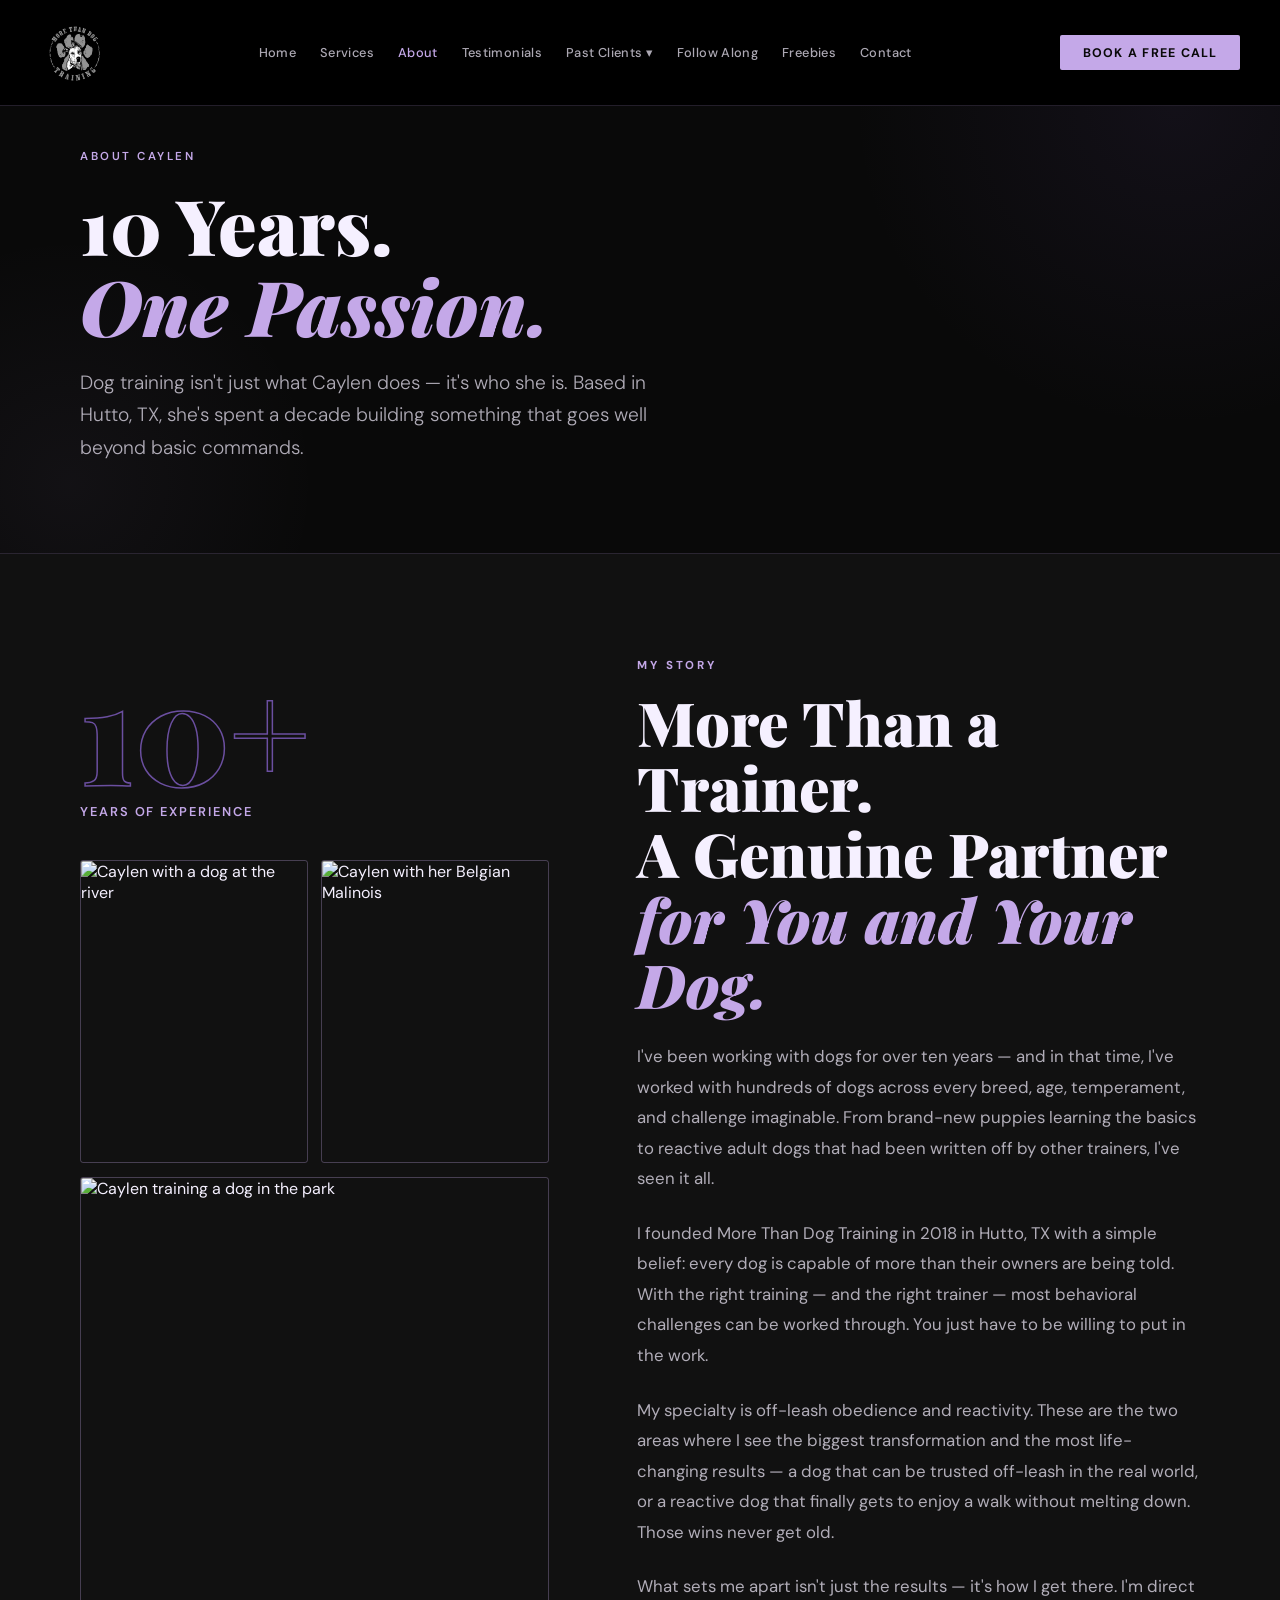
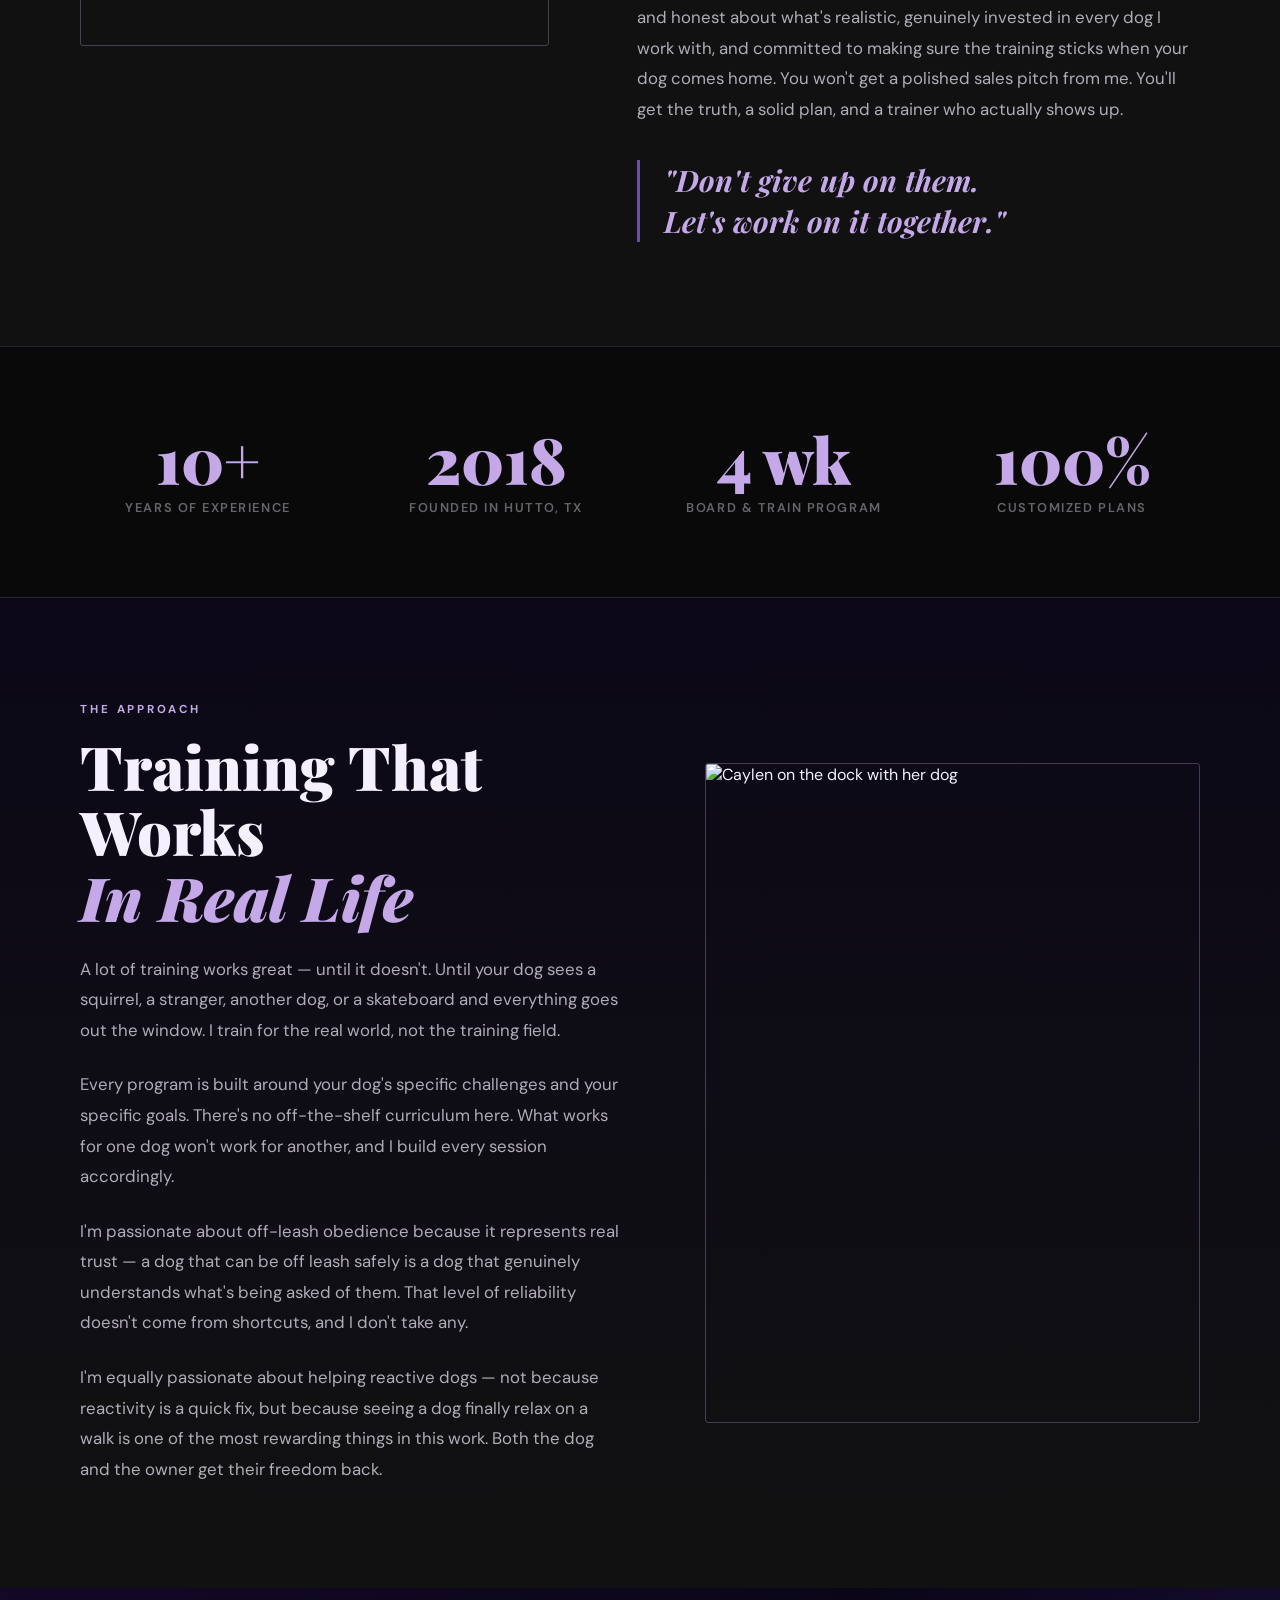
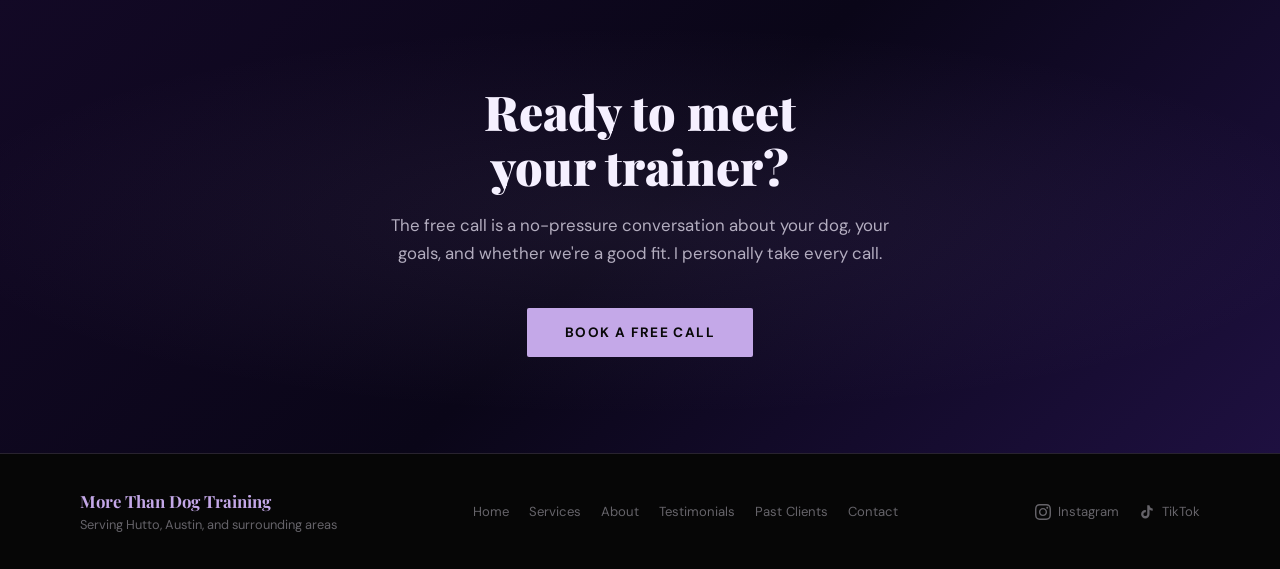
==== about.html @ 03655e99 "Launch More Than Dog Training multi-page website Replaces single landing page with full 9-page site " ====
<!DOCTYPE html>
<html lang="en">
<head>
  <meta charset="UTF-8">
  <meta name="viewport" content="width=device-width, initial-scale=1.0">
  <title>About Caylen | More Than Dog Training</title>
  <link rel="preconnect" href="https://fonts.googleapis.com">
  <link rel="preconnect" href="https://fonts.gstatic.com" crossorigin>
  <link href="https://fonts.googleapis.com/css2?family=Playfair+Display:ital,wght@0,700;0,900;1,700&family=DM+Sans:opsz,wght@9..40,300;9..40,400;9..40,500;9..40,600;9..40,700&display=swap" rel="stylesheet">
  <link rel="stylesheet" href="styles.css">

  <style>
    /* ─── ABOUT MAIN SECTION ─────────────────────────────── */
    .about-section {
      padding: 6.5rem 2rem;
      background: var(--black-soft);
    }

    .about-grid {
      display: grid;
      grid-template-columns: 1fr 1.2fr;
      gap: 5.5rem;
      align-items: start;
      max-width: 1120px;
      margin: 0 auto;
    }

    .about-left-col { position: relative; }

    /* Big decorative number */
    .about-big-num {
      font-family: var(--font-display);
      font-size: clamp(5rem, 11vw, 9rem);
      font-weight: 900;
      line-height: 1;
      color: transparent;
      -webkit-text-stroke: 1.5px var(--lavender-dk);
      margin-bottom: 0.25rem;
    }

    .about-num-label {
      font-size: 0.8rem;
      font-weight: 600;
      letter-spacing: 0.15em;
      text-transform: uppercase;
      color: var(--lavender);
      margin-bottom: 2.5rem;
    }

    /* Photo grid */
    .about-photo-grid {
      display: grid;
      grid-template-columns: 1fr 1fr;
      gap: 0.85rem;
    }

    .about-photo-grid-wide {
      display: grid;
      grid-template-columns: 1fr;
      gap: 0.85rem;
      margin-top: 0.85rem;
    }

    /* Right column body text */
    .about-right-col p {
      color: var(--white-dim);
      font-size: 1.05rem;
      line-height: 1.82;
      margin-bottom: 1.5rem;
    }

    .about-right-col p:last-of-type { margin-bottom: 0; }

    /* ─── STATS ROW ──────────────────────────────────────── */
    .stats-section {
      padding: 5rem 2rem;
      background: var(--black);
      border-top: 1px solid var(--border);
      border-bottom: 1px solid var(--border);
    }

    .stats-grid {
      display: grid;
      grid-template-columns: repeat(4, 1fr);
      gap: 2rem;
      max-width: 1120px;
      margin: 0 auto;
      text-align: center;
    }

    .stat-item {}

    .stat-num {
      font-family: var(--font-display);
      font-size: clamp(2.5rem, 5vw, 4rem);
      font-weight: 900;
      color: var(--lavender);
      line-height: 1;
      margin-bottom: 0.5rem;
    }

    .stat-label {
      font-size: 0.8rem;
      font-weight: 600;
      letter-spacing: 0.12em;
      text-transform: uppercase;
      color: var(--white-faint);
      line-height: 1.4;
    }

    /* ─── PHILOSOPHY SECTION ─────────────────────────────── */
    .philosophy-section {
      padding: 6.5rem 2rem;
      background: linear-gradient(180deg, #0C0818 0%, var(--black-soft) 100%);
    }

    .philosophy-inner {
      max-width: 1120px;
      margin: 0 auto;
      display: grid;
      grid-template-columns: 1.1fr 1fr;
      gap: 5rem;
      align-items: center;
    }

    .philosophy-text p {
      color: var(--white-dim);
      font-size: 1.05rem;
      line-height: 1.82;
      margin-bottom: 1.5rem;
    }

    .philosophy-text p:last-of-type { margin-bottom: 0; }

    /* ─── CTA SECTION ────────────────────────────────────── */
    .about-cta-section {
      padding: 6rem 2rem;
      background: linear-gradient(135deg, #130926 0%, #0A0618 50%, #1E1040 100%);
      text-align: center;
      position: relative;
      overflow: hidden;
    }

    .about-cta-section::before {
      content: '';
      position: absolute;
      inset: 0;
      background: radial-gradient(ellipse 80% 60% at 50% 50%, rgba(196, 168, 232, 0.08) 0%, transparent 70%);
      pointer-events: none;
    }

    .about-cta-section .container { position: relative; z-index: 1; }

    .about-cta-headline {
      font-family: var(--font-display);
      font-size: clamp(2rem, 4vw, 3rem);
      font-weight: 900;
      color: var(--white);
      margin-bottom: 1rem;
      line-height: 1.15;
    }

    .about-cta-sub {
      color: var(--white-dim);
      font-size: 1.05rem;
      line-height: 1.7;
      max-width: 500px;
      margin: 0 auto 2.5rem;
    }

    /* ─── RESPONSIVE ─────────────────────────────────────── */
    @media (max-width: 900px) {
      .about-grid,
      .philosophy-inner { grid-template-columns: 1fr; gap: 3rem; }

      .stats-grid { grid-template-columns: repeat(2, 1fr); }
    }

    @media (max-width: 480px) {
      .stats-grid { grid-template-columns: 1fr 1fr; gap: 1.5rem; }
    }
  </style>
</head>

<body>

  <!-- ─── NAV ──────────────────────────────────────────────── -->
  <nav aria-label="Main navigation">
    <a href="index.html" class="nav-brand">
      <img src="logo.png.png" alt="More Than Dog Training logo" style="height:70px;width:auto;display:block;">
    </a>
    <div class="nav-links" id="navLinks">
      <a href="index.html">Home</a>
      <a href="services.html">Services</a>
      <a href="about.html" class="active">About</a>
      <a href="testimonials.html">Testimonials</a>
      <div class="nav-dropdown">
        <a href="past-clients.html" class="nav-dropdown-toggle">Past Clients ▾</a>
        <div class="nav-dropdown-menu">
          <a href="past-clients.html#boarding">Boarding</a>
          <a href="past-clients.html#refreshers">Refreshers</a>
        </div>
      </div>
      <a href="follow.html">Follow Along</a>
      <a href="freebies.html">Freebies</a>
      <a href="contact.html">Contact</a>
    </div>
    <div class="nav-right">
      <button class="nav-hamburger" id="navHamburger" aria-label="Toggle menu" aria-expanded="false">
        <span></span><span></span><span></span>
      </button>
      <a href="https://tidycal.com/caylen/consultation" target="_blank" rel="noopener noreferrer" class="nav-cta">Book a Free Call</a>
    </div>
  </nav>


  <!-- ─── PAGE HERO ────────────────────────────────────────── -->
  <div class="page-hero">
    <div class="container">
      <span class="page-eyebrow">About Caylen</span>
      <h1 class="page-headline">10 Years.<br><em>One Passion.</em></h1>
      <p class="page-sub">Dog training isn't just what Caylen does — it's who she is. Based in Hutto, TX, she's spent a decade building something that goes well beyond basic commands.</p>
    </div>
  </div>


  <!-- ─── MAIN ABOUT ───────────────────────────────────────── -->
  <section class="about-section">
    <div class="about-grid">

      <div class="about-left-col">
        <div class="reveal">
          <div class="about-big-num">10+</div>
          <div class="about-num-label">Years of Experience</div>
        </div>

        <!-- Two portrait photos side by side -->
        <div class="about-photo-grid reveal reveal-d2">
          <img src="IMG_0409.JPG" alt="Caylen with a dog at the river" style="width:100%;aspect-ratio:3/4;object-fit:cover;object-position:top;border-radius:3px;border:1.5px solid rgba(196,168,232,0.3);">
          <img src="DSC09880_Original.jpg" alt="Caylen with her Belgian Malinois" style="width:100%;aspect-ratio:3/4;object-fit:cover;object-position:top;border-radius:3px;border:1.5px solid rgba(196,168,232,0.3);">
        </div>

        <!-- Wide landscape photo below -->
        <div class="about-photo-grid-wide reveal reveal-d3">
          <img src="DSC08907.JPG" alt="Caylen training a dog in the park" style="width:100%;aspect-ratio:1/1;object-fit:cover;object-position:center 60%;border-radius:3px;border:1.5px solid rgba(196,168,232,0.3);display:block;">
        </div>
      </div>

      <div class="about-right-col">
        <span class="eyebrow reveal">My Story</span>
        <h2 class="section-headline reveal reveal-d1">More Than a Trainer.<br>A Genuine Partner<br><em>for You and Your Dog.</em></h2>

        <p class="reveal reveal-d2">
          I've been working with dogs for over ten years — and in that time, I've worked with hundreds of dogs across every breed, age, temperament, and challenge imaginable. From brand-new puppies learning the basics to reactive adult dogs that had been written off by other trainers, I've seen it all.
        </p>
        <p class="reveal reveal-d2">
          I founded More Than Dog Training in 2018 in Hutto, TX with a simple belief: every dog is capable of more than their owners are being told. With the right training — and the right trainer — most behavioral challenges can be worked through. You just have to be willing to put in the work.
        </p>
        <p class="reveal reveal-d3">
          My specialty is off-leash obedience and reactivity. These are the two areas where I see the biggest transformation and the most life-changing results — a dog that can be trusted off-leash in the real world, or a reactive dog that finally gets to enjoy a walk without melting down. Those wins never get old.
        </p>
        <p class="reveal reveal-d3">
          What sets me apart isn't just the results — it's how I get there. I'm direct and honest about what's realistic, genuinely invested in every dog I work with, and committed to making sure the training sticks when your dog comes home. You won't get a polished sales pitch from me. You'll get the truth, a solid plan, and a trainer who actually shows up.
        </p>

        <blockquote class="pull-quote reveal reveal-d4">
          "Don't give up on them.<br>Let's work on it together."
        </blockquote>
      </div>

    </div>
  </section>


  <!-- ─── STATS ─────────────────────────────────────────────── -->
  <div class="stats-section">
    <div class="stats-grid">
      <div class="stat-item reveal">
        <div class="stat-num">10+</div>
        <div class="stat-label">Years of Experience</div>
      </div>
      <div class="stat-item reveal reveal-d1">
        <div class="stat-num">2018</div>
        <div class="stat-label">Founded in Hutto, TX</div>
      </div>
      <div class="stat-item reveal reveal-d2">
        <div class="stat-num">4 wk</div>
        <div class="stat-label">Board &amp; Train Program</div>
      </div>
      <div class="stat-item reveal reveal-d3">
        <div class="stat-num">100%</div>
        <div class="stat-label">Customized Plans</div>
      </div>
    </div>
  </div>


  <!-- ─── PHILOSOPHY ───────────────────────────────────────── -->
  <section class="philosophy-section">
    <div class="philosophy-inner">

      <div class="philosophy-text">
        <span class="eyebrow reveal">The Approach</span>
        <h2 class="section-headline reveal reveal-d1">Training That Works<br><em>In Real Life</em></h2>
        <p class="reveal reveal-d2">
          A lot of training works great — until it doesn't. Until your dog sees a squirrel, a stranger, another dog, or a skateboard and everything goes out the window. I train for the real world, not the training field.
        </p>
        <p class="reveal reveal-d2">
          Every program is built around your dog's specific challenges and your specific goals. There's no off-the-shelf curriculum here. What works for one dog won't work for another, and I build every session accordingly.
        </p>
        <p class="reveal reveal-d3">
          I'm passionate about off-leash obedience because it represents real trust — a dog that can be off leash safely is a dog that genuinely understands what's being asked of them. That level of reliability doesn't come from shortcuts, and I don't take any.
        </p>
        <p class="reveal reveal-d3">
          I'm equally passionate about helping reactive dogs — not because reactivity is a quick fix, but because seeing a dog finally relax on a walk is one of the most rewarding things in this work. Both the dog and the owner get their freedom back.
        </p>
      </div>

      <div class="reveal reveal-d2">
        <img src="DSC03316-1.jpg" alt="Caylen on the dock with her dog" style="width:100%;aspect-ratio:3/4;object-fit:cover;object-position:top;border-radius:3px;border:1.5px solid rgba(196,168,232,0.3);display:block;">
      </div>

    </div>
  </section>


  <!-- ─── BOTTOM CTA ────────────────────────────────────────── -->
  <div class="about-cta-section">
    <div class="container">
      <h2 class="about-cta-headline reveal">Ready to meet<br>your trainer?</h2>
      <p class="about-cta-sub reveal reveal-d1">The free call is a no-pressure conversation about your dog, your goals, and whether we're a good fit. I personally take every call.</p>
      <a href="https://tidycal.com/caylen/consultation" target="_blank" rel="noopener noreferrer" class="btn-primary reveal reveal-d2">Book a Free Call</a>
    </div>
  </div>


  <!-- ─── FOOTER ────────────────────────────────────────────── -->
  <footer>
    <div class="footer-inner">
      <div>
        <div class="footer-brand">More Than Dog Training</div>
        <div class="footer-loc">Serving Hutto, Austin, and surrounding areas</div>
      </div>
      <nav class="footer-nav" aria-label="Site links">
        <a href="index.html">Home</a>
        <a href="services.html">Services</a>
        <a href="about.html">About</a>
        <a href="testimonials.html">Testimonials</a>
        <a href="past-clients.html">Past Clients</a>
        <a href="contact.html">Contact</a>
      </nav>
      <nav class="footer-links" aria-label="Social media links">
        <a href="https://www.instagram.com/morethandogtraining_" target="_blank" rel="noopener noreferrer">
          <svg viewBox="0 0 24 24" fill="currentColor" aria-hidden="true"><path d="M12 2.163c3.204 0 3.584.012 4.85.07 3.252.148 4.771 1.691 4.919 4.919.058 1.265.069 1.645.069 4.849 0 3.205-.012 3.584-.069 4.849-.149 3.225-1.664 4.771-4.919 4.919-1.266.058-1.644.07-4.85.07-3.204 0-3.584-.012-4.849-.07-3.26-.149-4.771-1.699-4.919-4.92-.058-1.265-.07-1.644-.07-4.849 0-3.204.013-3.583.07-4.849.149-3.227 1.664-4.771 4.919-4.919 1.266-.057 1.645-.069 4.849-.069zm0-2.163c-3.259 0-3.667.014-4.947.072-4.358.2-6.78 2.618-6.98 6.98-.059 1.281-.073 1.689-.073 4.948 0 3.259.014 3.668.072 4.948.2 4.358 2.618 6.78 6.98 6.98 1.281.058 1.689.072 4.948.072 3.259 0 3.668-.014 4.948-.072 4.354-.2 6.782-2.618 6.979-6.98.059-1.28.073-1.689.073-4.948 0-3.259-.014-3.667-.072-4.947-.196-4.354-2.617-6.78-6.979-6.98-1.281-.059-1.69-.073-4.949-.073zm0 5.838c-3.403 0-6.162 2.759-6.162 6.162s2.759 6.163 6.162 6.163 6.162-2.759 6.162-6.163c0-3.403-2.759-6.162-6.162-6.162zm0 10.162c-2.209 0-4-1.79-4-4 0-2.209 1.791-4 4-4s4 1.791 4 4c0 2.21-1.791 4-4 4zm6.406-11.845c-.796 0-1.441.645-1.441 1.44s.645 1.44 1.441 1.44c.795 0 1.439-.645 1.439-1.44s-.644-1.44-1.439-1.44z"/></svg>
          Instagram
        </a>
        <a href="https://www.tiktok.com/@morethandogtraining" target="_blank" rel="noopener noreferrer">
          <svg viewBox="0 0 24 24" fill="currentColor" aria-hidden="true"><path d="M19.59 6.69a4.83 4.83 0 0 1-3.77-4.25V2h-3.45v13.67a2.89 2.89 0 0 1-2.88 2.5 2.89 2.89 0 0 1-2.89-2.89 2.89 2.89 0 0 1 2.89-2.89c.28 0 .54.04.79.1V9.01a6.27 6.27 0 0 0-.79-.05 6.34 6.34 0 0 0-6.34 6.34 6.34 6.34 0 0 0 6.34 6.34 6.34 6.34 0 0 0 6.33-6.34V8.69a8.18 8.18 0 0 0 4.78 1.52V6.76a4.85 4.85 0 0 1-1.01-.07z"/></svg>
          TikTok
        </a>
      </nav>
    </div>
  </footer>


  <!-- ─── JAVASCRIPT ────────────────────────────────────────── -->
  <script>
    const revealObserver = new IntersectionObserver(
      entries => entries.forEach(e => {
        if (e.isIntersecting) { e.target.classList.add('visible'); revealObserver.unobserve(e.target); }
      }),
      { threshold: 0.12, rootMargin: '0px 0px -48px 0px' }
    );
    document.querySelectorAll('.reveal').forEach(el => revealObserver.observe(el));

    const mainNav = document.querySelector('nav');
    window.addEventListener('scroll', () => {
      mainNav.style.padding = window.scrollY > 60 ? '0.75rem 2.5rem' : '1.1rem 2.5rem';
    }, { passive: true });

    const hamburger = document.getElementById('navHamburger');
    const navLinks  = document.getElementById('navLinks');
    if (hamburger) {
      hamburger.addEventListener('click', () => {
        const isOpen = navLinks.classList.toggle('open');
        hamburger.setAttribute('aria-expanded', String(isOpen));
      });
    }
  </script>

</body>
</html>
---- styles.css ----
/* ═══════════════════════════════════════════════════════════
   More Than Dog Training — Shared Stylesheet
   ═══════════════════════════════════════════════════════════ */

/* ─── RESET ──────────────────────────────────────────────── */
*, *::before, *::after { box-sizing: border-box; margin: 0; padding: 0; }

/* ─── DESIGN TOKENS ──────────────────────────────────────── */
:root {
  --black:         #090909;
  --black-soft:    #111111;
  --black-card:    #181818;
  --black-deep:    #060606;
  --lavender:      #C4A8E8;
  --lavender-lt:   #E4D7F8;
  --lavender-md:   #9B7BC8;
  --lavender-dk:   #6B4FA0;
  --lavender-bg:   #EDE4F8;
  --white:         #F5F0FF;
  --white-dim:     rgba(245, 240, 255, 0.70);
  --white-faint:   rgba(245, 240, 255, 0.40);
  --border:        rgba(196, 168, 232, 0.18);
  --border-hover:  rgba(196, 168, 232, 0.45);
  --font-display:  'Playfair Display', Georgia, serif;
  --font-body:     'DM Sans', system-ui, sans-serif;
}

html { scroll-behavior: smooth; }

body {
  font-family: var(--font-body);
  background: var(--black);
  color: var(--white);
  overflow-x: hidden;
}

/* ─── NAV ────────────────────────────────────────────────── */
body > nav {
  position: fixed;
  top: 0; left: 0; right: 0;
  z-index: 200;
  display: flex;
  justify-content: space-between;
  align-items: center;
  padding: 1.1rem 2.5rem;
  background: #000000;
  border-bottom: 1px solid var(--border);
  transition: padding 0.3s ease;
}

.nav-brand {
  display: flex;
  align-items: center;
  gap: 0.75rem;
  text-decoration: none;
  flex-shrink: 0;
}

.nav-links {
  display: flex;
  align-items: center;
  gap: 0.05rem;
}

.nav-links > a {
  color: var(--white-dim);
  text-decoration: none;
  font-size: 0.8rem;
  font-weight: 500;
  letter-spacing: 0.03em;
  padding: 0.45rem 0.72rem;
  transition: color 0.2s;
  white-space: nowrap;
}

.nav-links > a:hover,
.nav-links > a.active { color: var(--lavender); }

/* Dropdown */
.nav-dropdown { position: relative; }

.nav-dropdown-toggle {
  color: var(--white-dim);
  text-decoration: none;
  font-size: 0.8rem;
  font-weight: 500;
  letter-spacing: 0.03em;
  padding: 0.45rem 0.72rem;
  transition: color 0.2s;
  white-space: nowrap;
  cursor: pointer;
  display: block;
}

.nav-dropdown:hover .nav-dropdown-toggle { color: var(--lavender); }

.nav-dropdown-menu {
  display: none;
  position: absolute;
  top: calc(100% + 0.5rem);
  left: 50%;
  transform: translateX(-50%);
  background: #111111;
  border: 1px solid var(--border);
  border-radius: 3px;
  padding: 0.4rem 0;
  min-width: 170px;
  z-index: 300;
  box-shadow: 0 12px 32px rgba(0, 0, 0, 0.6);
}

.nav-dropdown:hover .nav-dropdown-menu {
  display: flex;
  flex-direction: column;
}

.nav-dropdown-menu a {
  padding: 0.65rem 1.25rem;
  font-size: 0.8rem;
  color: var(--white-dim);
  text-decoration: none;
  transition: color 0.2s, background 0.2s;
  white-space: nowrap;
}

.nav-dropdown-menu a:hover {
  color: var(--lavender);
  background: rgba(196, 168, 232, 0.07);
}

.nav-right {
  display: flex;
  align-items: center;
  gap: 1rem;
  flex-shrink: 0;
}

.nav-cta {
  display: inline-block;
  background: var(--lavender);
  color: var(--black);
  padding: 0.58rem 1.4rem;
  font-size: 0.78rem;
  font-weight: 700;
  letter-spacing: 0.1em;
  text-transform: uppercase;
  text-decoration: none;
  border-radius: 2px;
  transition: background 0.2s, transform 0.2s;
  white-space: nowrap;
}

.nav-cta:hover {
  background: var(--lavender-lt);
  transform: translateY(-1px);
}

.nav-hamburger {
  display: none;
  flex-direction: column;
  gap: 5px;
  cursor: pointer;
  background: none;
  border: none;
  padding: 0.4rem;
}

.nav-hamburger span {
  display: block;
  width: 22px;
  height: 1.5px;
  background: var(--lavender);
  transition: all 0.3s;
}

/* ─── PAGE HERO (inner pages) ────────────────────────────── */
.page-hero {
  padding: 9rem 2rem 5.5rem;
  background: var(--black);
  position: relative;
  overflow: hidden;
  border-bottom: 1px solid var(--border);
}

.page-hero::before {
  content: '';
  position: absolute;
  top: -220px; right: -220px;
  width: 650px; height: 650px;
  background: radial-gradient(circle, rgba(107, 79, 160, 0.10) 0%, transparent 70%);
  pointer-events: none;
}

.page-hero::after {
  content: '';
  position: absolute;
  bottom: -180px; left: -180px;
  width: 500px; height: 500px;
  background: radial-gradient(circle, rgba(196, 168, 232, 0.05) 0%, transparent 70%);
  pointer-events: none;
}

.page-hero .container { position: relative; z-index: 1; }

.page-eyebrow {
  display: inline-block;
  font-size: 0.72rem;
  font-weight: 600;
  letter-spacing: 0.22em;
  text-transform: uppercase;
  color: var(--lavender);
  margin-bottom: 1.25rem;
  opacity: 0;
  animation: fadeUp 0.9s 0.2s ease forwards;
}

.page-headline {
  font-family: var(--font-display);
  font-size: clamp(2.8rem, 6vw, 4.8rem);
  font-weight: 900;
  line-height: 1.06;
  color: var(--white);
  margin-bottom: 1.25rem;
  opacity: 0;
  animation: fadeUp 0.9s 0.35s ease forwards;
}

.page-headline em {
  font-style: italic;
  color: var(--lavender);
}

.page-sub {
  font-size: clamp(1rem, 2vw, 1.2rem);
  font-weight: 300;
  line-height: 1.7;
  color: var(--white-dim);
  max-width: 620px;
  opacity: 0;
  animation: fadeUp 0.9s 0.5s ease forwards;
}

/* ─── SHARED SECTION ─────────────────────────────────────── */
section { padding: 6.5rem 2rem; }

.container {
  max-width: 1120px;
  margin: 0 auto;
}

.eyebrow {
  display: block;
  font-size: 0.72rem;
  font-weight: 700;
  letter-spacing: 0.25em;
  text-transform: uppercase;
  color: var(--lavender);
  margin-bottom: 1rem;
}

.section-headline {
  font-family: var(--font-display);
  font-size: clamp(2.2rem, 5vw, 3.8rem);
  font-weight: 900;
  line-height: 1.08;
  color: var(--white);
  margin-bottom: 1.5rem;
}

.section-headline em { font-style: italic; color: var(--lavender); }

/* ─── BUTTONS ────────────────────────────────────────────── */
.btn-primary {
  display: inline-block;
  background: var(--lavender);
  color: var(--black);
  padding: 1rem 2.4rem;
  font-size: 0.85rem;
  font-weight: 700;
  letter-spacing: 0.1em;
  text-transform: uppercase;
  text-decoration: none;
  border-radius: 2px;
  border: none;
  cursor: pointer;
  transition: background 0.25s, transform 0.25s, box-shadow 0.25s;
  font-family: var(--font-body);
}

.btn-primary:hover {
  background: var(--lavender-lt);
  transform: translateY(-2px);
  box-shadow: 0 10px 35px rgba(196, 168, 232, 0.28);
}

.btn-outline {
  display: inline-block;
  background: transparent;
  color: var(--lavender);
  padding: 1rem 2.4rem;
  font-size: 0.85rem;
  font-weight: 700;
  letter-spacing: 0.1em;
  text-transform: uppercase;
  text-decoration: none;
  border-radius: 2px;
  border: 1.5px solid var(--lavender);
  cursor: pointer;
  transition: background 0.25s, transform 0.25s;
  font-family: var(--font-body);
}

.btn-outline:hover {
  background: rgba(196, 168, 232, 0.1);
  transform: translateY(-2px);
}

/* ─── PROGRAM CARD ───────────────────────────────────────── */
.program-card {
  background: var(--black-card);
  border: 1px solid var(--border);
  border-radius: 3px;
  padding: 2.5rem;
  position: relative;
  overflow: hidden;
}

.program-card::before {
  content: '';
  position: absolute;
  top: 0; left: 0; right: 0;
  height: 3px;
  background: linear-gradient(90deg, var(--lavender-dk), var(--lavender));
}

.program-badge {
  display: inline-block;
  background: rgba(196, 168, 232, 0.12);
  color: var(--lavender);
  font-size: 0.68rem;
  font-weight: 700;
  letter-spacing: 0.18em;
  text-transform: uppercase;
  padding: 0.35rem 0.9rem;
  border-radius: 2px;
  margin-bottom: 1.4rem;
}

.program-name {
  font-family: var(--font-display);
  font-size: 1.75rem;
  font-weight: 700;
  line-height: 1.2;
  color: var(--white);
  margin-bottom: 0.6rem;
}

.program-duration {
  display: flex;
  align-items: center;
  gap: 0.6rem;
  font-size: 0.8rem;
  font-weight: 700;
  letter-spacing: 0.12em;
  text-transform: uppercase;
  color: var(--lavender);
  margin-bottom: 1.25rem;
}

.program-duration::before {
  content: '';
  display: block;
  width: 22px; height: 1px;
  background: var(--lavender);
}

.program-desc {
  color: var(--white-dim);
  font-size: 1rem;
  line-height: 1.72;
  margin-bottom: 1.5rem;
}

.card-divider {
  height: 1px;
  background: var(--border);
  margin: 1.5rem 0;
}

.features {
  list-style: none;
  display: flex;
  flex-direction: column;
  gap: 0.75rem;
}

.features li {
  display: flex;
  align-items: center;
  gap: 0.85rem;
  font-size: 0.9rem;
  color: var(--white-dim);
}

.features li::before {
  content: '';
  flex-shrink: 0;
  width: 6px; height: 6px;
  border-radius: 50%;
  background: var(--lavender);
}

/* ─── SERVICE CARDS ──────────────────────────────────────── */
.svc-card {
  border: 1px solid var(--border);
  border-radius: 3px;
  padding: 2rem 1.75rem;
  transition: border-color 0.3s, transform 0.3s;
}

.svc-card:hover {
  border-color: var(--border-hover);
  transform: translateY(-4px);
}

.svc-icon { font-size: 1.4rem; margin-bottom: 1rem; display: block; }

.svc-name {
  font-family: var(--font-display);
  font-size: 1.25rem;
  font-weight: 700;
  color: var(--white);
  margin-bottom: 0.75rem;
}

.svc-desc {
  font-size: 0.93rem;
  color: var(--white-faint);
  line-height: 1.7;
}

/* ─── PHOTO PLACEHOLDERS ─────────────────────────────────── */
.photo-placeholder {
  width: 100%;
  border: 1.5px dashed rgba(196, 168, 232, 0.35);
  border-radius: 3px;
  background: rgba(196, 168, 232, 0.03);
  display: flex;
  flex-direction: column;
  align-items: center;
  justify-content: center;
  gap: 0.65rem;
  position: relative;
  overflow: hidden;
}

.photo-placeholder::before {
  content: '';
  position: absolute;
  inset: 0;
  background:
    linear-gradient(rgba(196, 168, 232, 0.04) 1px, transparent 1px),
    linear-gradient(90deg, rgba(196, 168, 232, 0.04) 1px, transparent 1px);
  background-size: 36px 36px;
}

.photo-ph-icon { font-size: 1.6rem; position: relative; z-index: 1; opacity: 0.55; }

.photo-ph-label {
  font-size: 0.7rem;
  font-weight: 700;
  letter-spacing: 0.2em;
  text-transform: uppercase;
  color: var(--lavender);
  opacity: 0.65;
  position: relative;
  z-index: 1;
  text-align: center;
  padding: 0 1rem;
}

.photo-placeholder--portrait  { aspect-ratio: 3 / 4; }
.photo-placeholder--landscape { aspect-ratio: 16 / 9; }
.photo-placeholder--square    { aspect-ratio: 1 / 1; }
.photo-placeholder--tall      { aspect-ratio: 4 / 5; }

/* ─── TESTIMONIALS ───────────────────────────────────────── */
.testi-section { padding: 4rem 2rem; }
.testi-section--dark  { background: var(--black-soft); }
.testi-section--deep  { background: var(--black); border-top: 1px solid var(--border); border-bottom: 1px solid var(--border); }

.testi-grid {
  display: grid;
  grid-template-columns: repeat(auto-fit, minmax(300px, 1fr));
  gap: 1.5rem;
  max-width: 1120px;
  margin: 0 auto;
}

.testi-grid--single { grid-template-columns: 1fr; max-width: 780px; }

.testi-card {
  background: var(--black-card);
  border: 1px solid var(--border);
  border-radius: 3px;
  padding: 2.25rem 2rem 1.75rem;
  position: relative;
  overflow: hidden;
  transition: border-color 0.3s;
}

.testi-card:hover { border-color: var(--border-hover); }

.testi-card::before {
  content: '';
  position: absolute;
  top: 0; left: 0; right: 0;
  height: 2px;
  background: linear-gradient(90deg, var(--lavender-dk), var(--lavender));
}

.testi-mark {
  font-family: Georgia, serif;
  font-size: 6rem;
  line-height: 0.65;
  color: var(--lavender);
  opacity: 0.18;
  position: absolute;
  top: 1.5rem; left: 1.5rem;
  pointer-events: none;
  user-select: none;
}

.testi-stars { display: flex; gap: 0.18rem; margin-bottom: 1.1rem; font-size: 0.9rem; color: var(--lavender); }

.testi-text {
  font-size: 0.98rem;
  line-height: 1.75;
  color: var(--white-dim);
  font-style: italic;
  position: relative;
  z-index: 1;
  margin-bottom: 1.5rem;
}

.testi-card--featured .testi-text { font-size: 1.08rem; }

.testi-author { display: flex; flex-direction: column; gap: 0.15rem; border-top: 1px solid var(--border); padding-top: 1rem; }
.testi-name { font-size: 0.88rem; font-weight: 700; color: var(--white); }
.testi-detail { font-size: 0.75rem; color: var(--lavender); letter-spacing: 0.06em; }
.testi-source { font-size: 0.72rem; color: var(--white-faint); margin-top: 0.2rem; }

/* ─── FORM ───────────────────────────────────────────────── */
form { display: flex; flex-direction: column; gap: 1.25rem; }

.form-row { display: grid; grid-template-columns: 1fr 1fr; gap: 1.25rem; }

.form-group { display: flex; flex-direction: column; gap: 0.45rem; }

.form-group label {
  font-size: 0.72rem;
  font-weight: 700;
  letter-spacing: 0.15em;
  text-transform: uppercase;
  color: var(--white-faint);
}

.form-group input,
.form-group select,
.form-group textarea {
  background: rgba(255, 255, 255, 0.04);
  border: 1px solid var(--border);
  border-radius: 2px;
  color: var(--white);
  font-family: var(--font-body);
  font-size: 0.95rem;
  padding: 0.85rem 1rem;
  width: 100%;
  outline: none;
  transition: border-color 0.2s, background 0.2s;
  -webkit-appearance: none;
  appearance: none;
}

.form-group input::placeholder,
.form-group textarea::placeholder { color: rgba(245, 240, 255, 0.2); }

.form-group input:focus,
.form-group select:focus,
.form-group textarea:focus {
  border-color: var(--lavender-md);
  background: rgba(196, 168, 232, 0.05);
}

.form-group select {
  background-image: url("data:image/svg+xml,%3Csvg xmlns='http://www.w3.org/2000/svg' width='12' height='8' viewBox='0 0 12 8'%3E%3Cpath d='M1 1l5 5 5-5' stroke='%23C4A8E8' stroke-width='1.5' fill='none' stroke-linecap='round' stroke-linejoin='round'/%3E%3C/svg%3E");
  background-repeat: no-repeat;
  background-position: right 1rem center;
  padding-right: 2.5rem;
  cursor: pointer;
}

.form-group select option { background: #1A1A2E; color: var(--white); }

.form-group textarea { resize: vertical; min-height: 130px; line-height: 1.6; }

.btn-submit {
  align-self: flex-start;
  background: var(--lavender);
  color: var(--black);
  padding: 1.1rem 2.6rem;
  border: none;
  border-radius: 2px;
  font-family: var(--font-body);
  font-size: 0.85rem;
  font-weight: 700;
  letter-spacing: 0.1em;
  text-transform: uppercase;
  cursor: pointer;
  transition: background 0.25s, transform 0.25s, box-shadow 0.25s;
}

.btn-submit:hover {
  background: var(--lavender-lt);
  transform: translateY(-2px);
  box-shadow: 0 10px 32px rgba(196, 168, 232, 0.25);
}

.form-success {
  display: none;
  align-items: center;
  gap: 0.6rem;
  color: var(--lavender);
  font-size: 0.95rem;
  padding: 1rem;
  background: rgba(196, 168, 232, 0.08);
  border: 1px solid var(--border);
  border-radius: 2px;
}

/* ─── PULL QUOTE ─────────────────────────────────────────── */
.pull-quote {
  font-family: var(--font-display);
  font-style: italic;
  font-size: clamp(1.4rem, 3vw, 1.85rem);
  font-weight: 700;
  color: var(--lavender);
  line-height: 1.38;
  border-left: 3px solid var(--lavender-dk);
  padding-left: 1.5rem;
  margin-top: 2.25rem;
}

/* ─── PRICING NOTE ───────────────────────────────────────── */
.pricing-note {
  font-size: 0.95rem;
  font-style: italic;
  color: var(--lavender);
  border-left: 2px solid var(--lavender-dk);
  padding: 0.1rem 0 0.1rem 1rem;
  margin: 0 0 2rem;
  line-height: 1.6;
}

/* ─── FOOTER ─────────────────────────────────────────────── */
footer {
  background: var(--black-deep);
  border-top: 1px solid var(--border);
  padding: 2.25rem 2.5rem;
}

.footer-inner {
  max-width: 1120px;
  margin: 0 auto;
  display: flex;
  justify-content: space-between;
  align-items: center;
  flex-wrap: wrap;
  gap: 1.5rem;
}

.footer-brand { font-family: var(--font-display); font-size: 1.05rem; font-weight: 700; color: var(--lavender); margin-bottom: 0.3rem; }
.footer-loc { font-size: 0.8rem; color: var(--white-faint); }

.footer-nav { display: flex; align-items: center; gap: 1.25rem; flex-wrap: wrap; }
.footer-nav a { color: var(--white-faint); font-size: 0.82rem; text-decoration: none; transition: color 0.2s; }
.footer-nav a:hover { color: var(--lavender); }

.footer-links { display: flex; align-items: center; gap: 1.25rem; }
.footer-links a { display: inline-flex; align-items: center; gap: 0.45rem; color: var(--white-faint); font-size: 0.82rem; text-decoration: none; transition: color 0.2s; }
.footer-links a:hover { color: var(--lavender); }
.footer-links svg { width: 16px; height: 16px; }

/* ─── SCROLL ANIMATIONS ──────────────────────────────────── */
@keyframes fadeUp {
  from { opacity: 0; transform: translateY(28px); }
  to   { opacity: 1; transform: translateY(0); }
}

.reveal { opacity: 0; transform: translateY(32px); transition: opacity 0.75s ease, transform 0.75s ease; }
.reveal.visible { opacity: 1; transform: translateY(0); }
.reveal-d1 { transition-delay: 0.1s; }
.reveal-d2 { transition-delay: 0.2s; }
.reveal-d3 { transition-delay: 0.3s; }
.reveal-d4 { transition-delay: 0.4s; }
.reveal-d5 { transition-delay: 0.5s; }

/* ─── RESPONSIVE ─────────────────────────────────────────── */
@media (max-width: 1020px) {
  .nav-links { display: none; }
  .nav-hamburger { display: flex; }

  .nav-links.open {
    display: flex;
    flex-direction: column;
    position: absolute;
    top: 100%;
    left: 0; right: 0;
    background: #060606;
    border-bottom: 1px solid var(--border);
    padding: 1rem 1.5rem 1.5rem;
    gap: 0.1rem;
    align-items: flex-start;
  }

  .nav-links.open > a {
    padding: 0.7rem 0.5rem;
    font-size: 0.88rem;
    width: 100%;
    border-bottom: 1px solid rgba(196, 168, 232, 0.07);
  }

  .nav-links.open .nav-dropdown { width: 100%; }

  .nav-links.open .nav-dropdown-toggle {
    padding: 0.7rem 0.5rem;
    font-size: 0.88rem;
    width: 100%;
    border-bottom: 1px solid rgba(196, 168, 232, 0.07);
  }

  .nav-links.open .nav-dropdown-menu {
    position: static;
    transform: none;
    display: flex;
    flex-direction: column;
    background: rgba(196, 168, 232, 0.04);
    border: 1px solid var(--border);
    margin: 0.25rem 0 0.5rem 0.5rem;
    border-radius: 2px;
    padding: 0.25rem 0;
    box-shadow: none;
  }

  .nav-links.open .nav-dropdown-menu a { padding: 0.6rem 1.5rem; }
}

@media (max-width: 900px) {
  .form-row { grid-template-columns: 1fr; }
}

@media (max-width: 640px) {
  section { padding: 4.5rem 1.4rem; }
  nav { padding: 1rem 1.4rem; }
  .page-hero { padding: 7rem 1.4rem 4rem; }
  .footer-inner { flex-direction: column; text-align: center; }
  .footer-links, .footer-nav { justify-content: center; }
  .btn-primary, .btn-outline { text-align: center; }
}
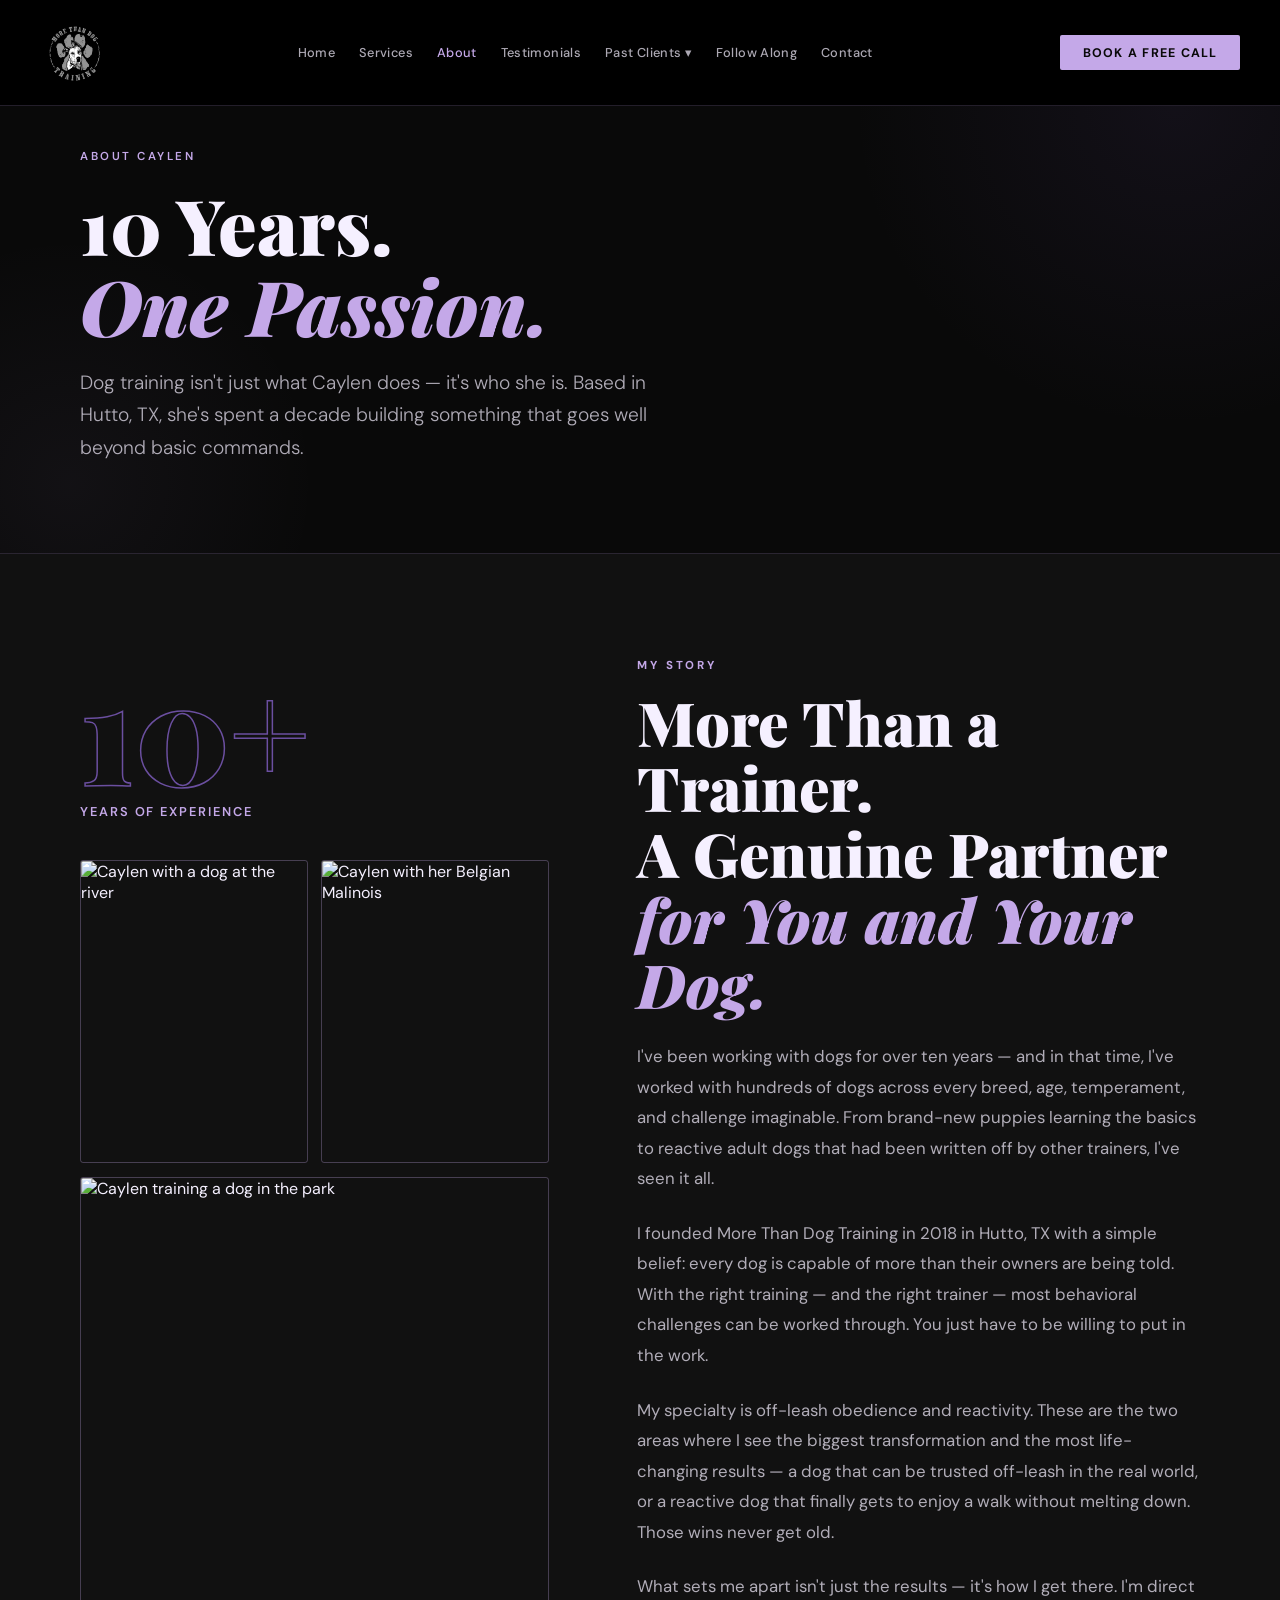
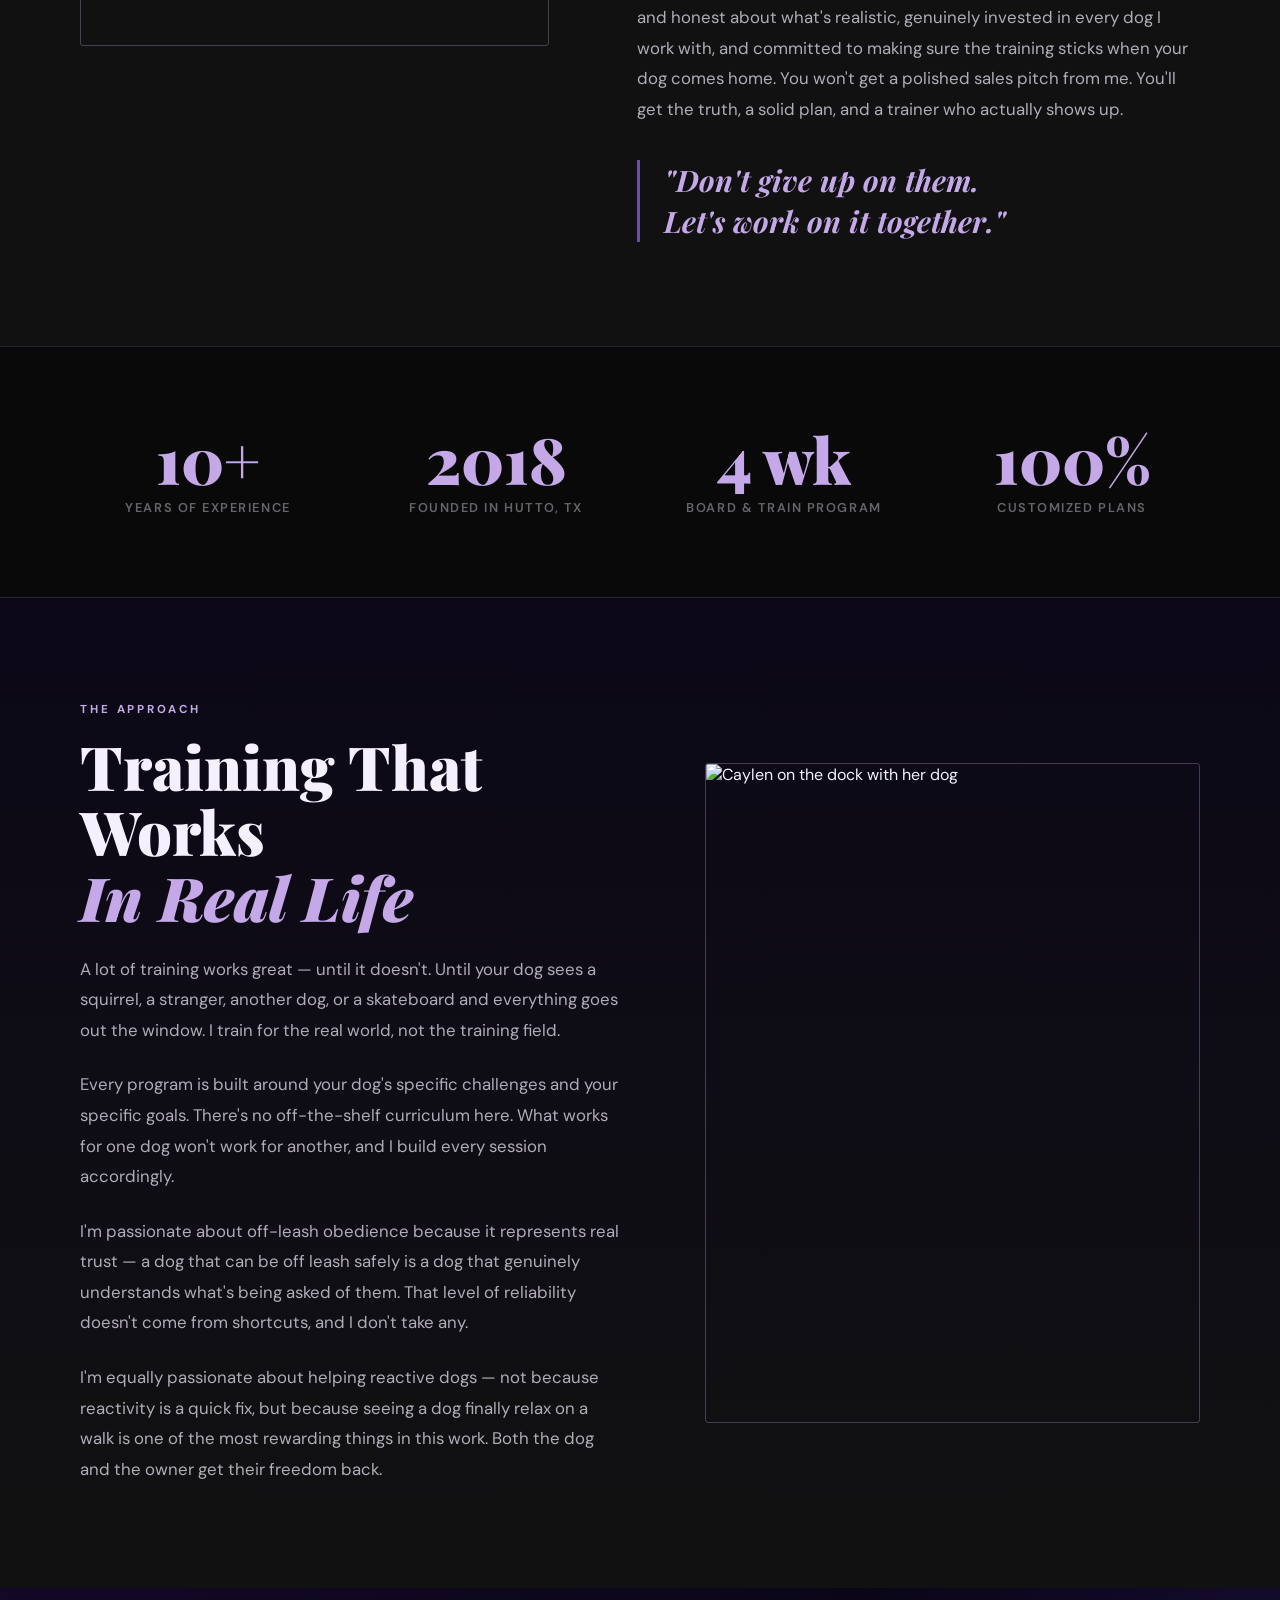
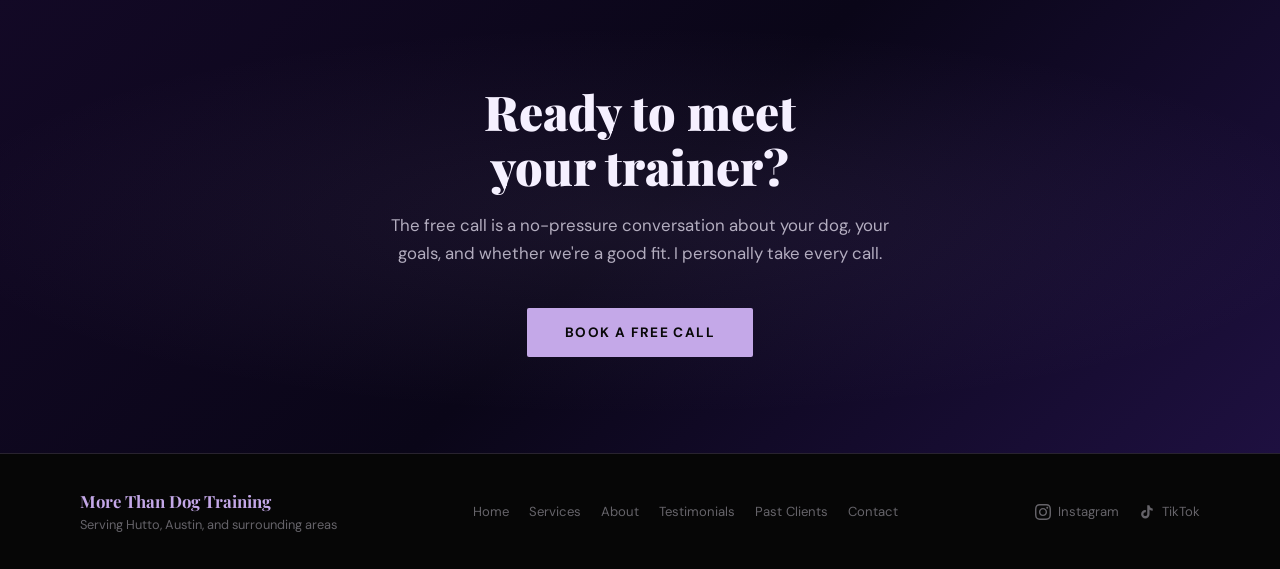
==== commit 2f7a080f: "Remove Freebies nav link from all pages and update discovery call to 30 minutes Co-Authored-By: Clau" ====
--- a/about.html
+++ b/about.html
@@ -3,6 +3,7 @@
 <head>
   <meta charset="UTF-8">
   <meta name="viewport" content="width=device-width, initial-scale=1.0">
+  <link rel="icon" type="image/png" href="logo.png.png">
   <title>About Caylen | More Than Dog Training</title>
   <link rel="preconnect" href="https://fonts.googleapis.com">
   <link rel="preconnect" href="https://fonts.gstatic.com" crossorigin>
@@ -202,7 +203,6 @@
         </div>
       </div>
       <a href="follow.html">Follow Along</a>
-      <a href="freebies.html">Freebies</a>
       <a href="contact.html">Contact</a>
     </div>
     <div class="nav-right">
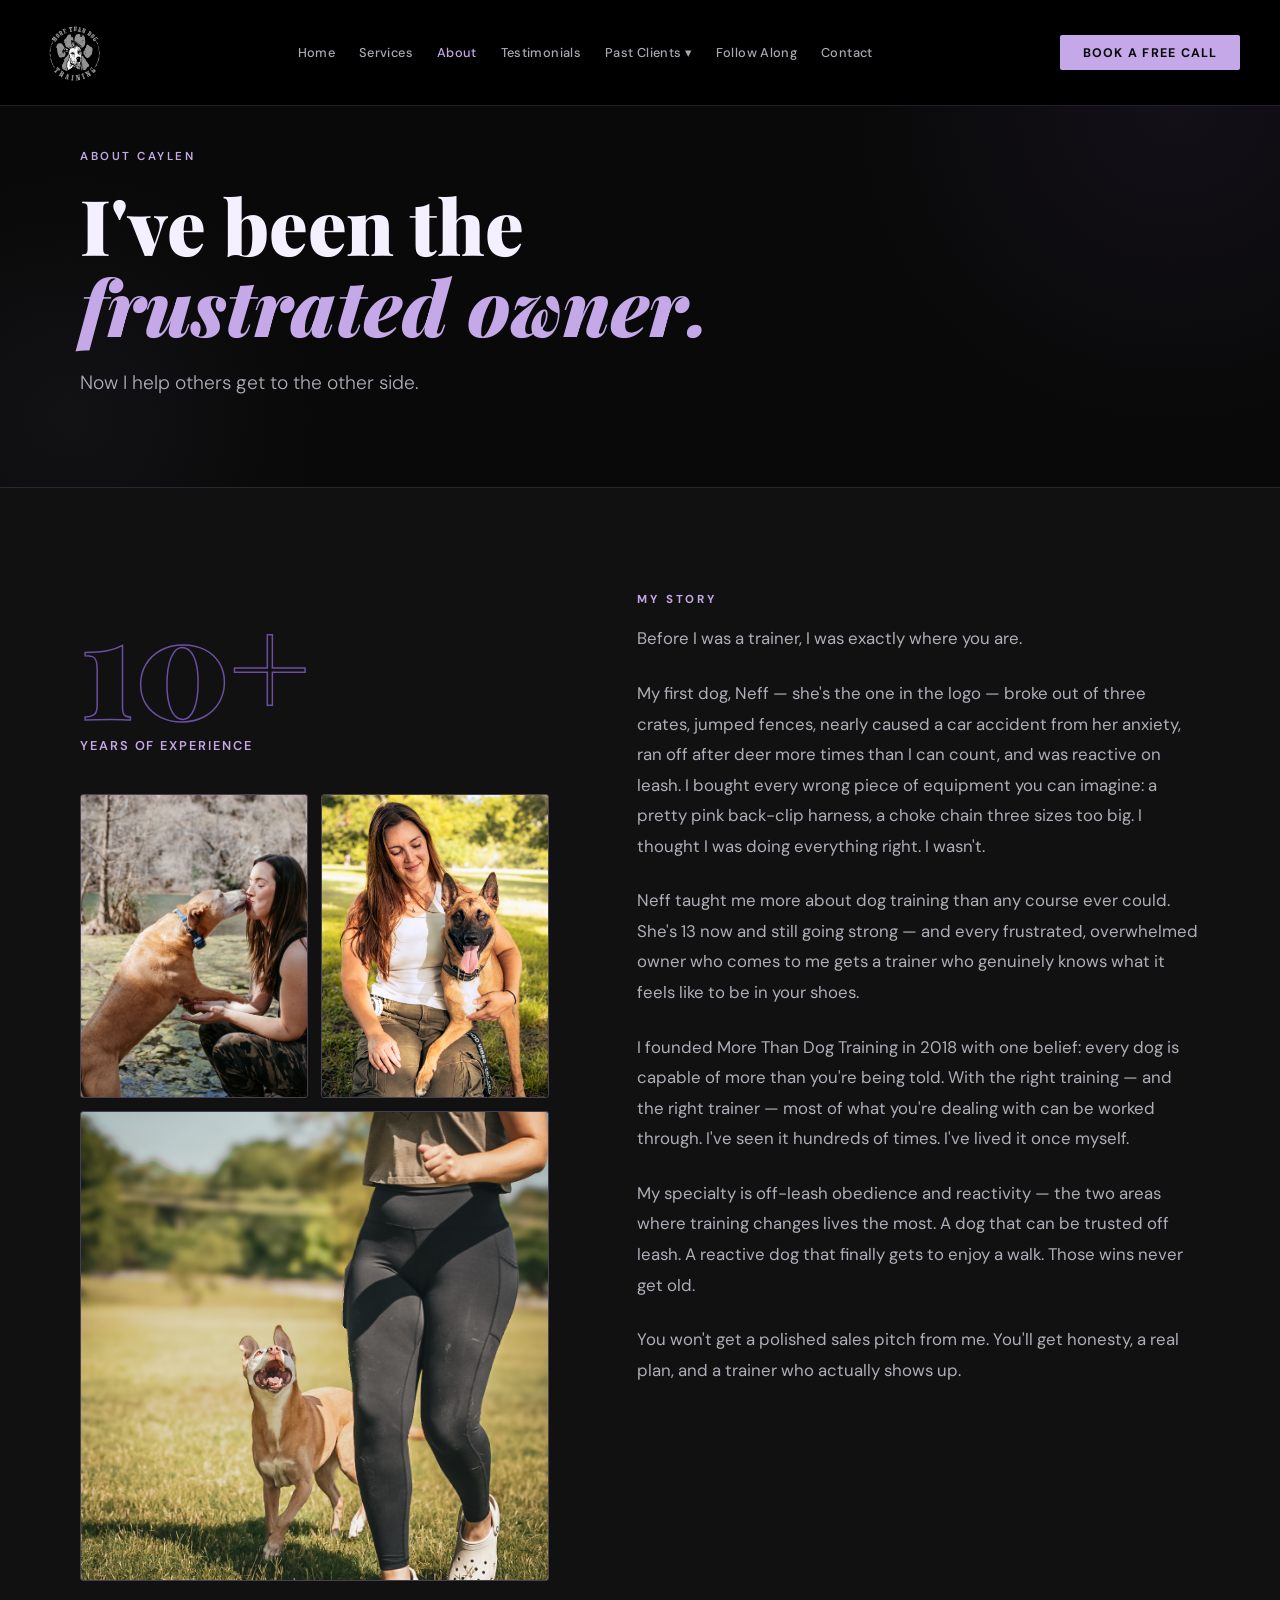
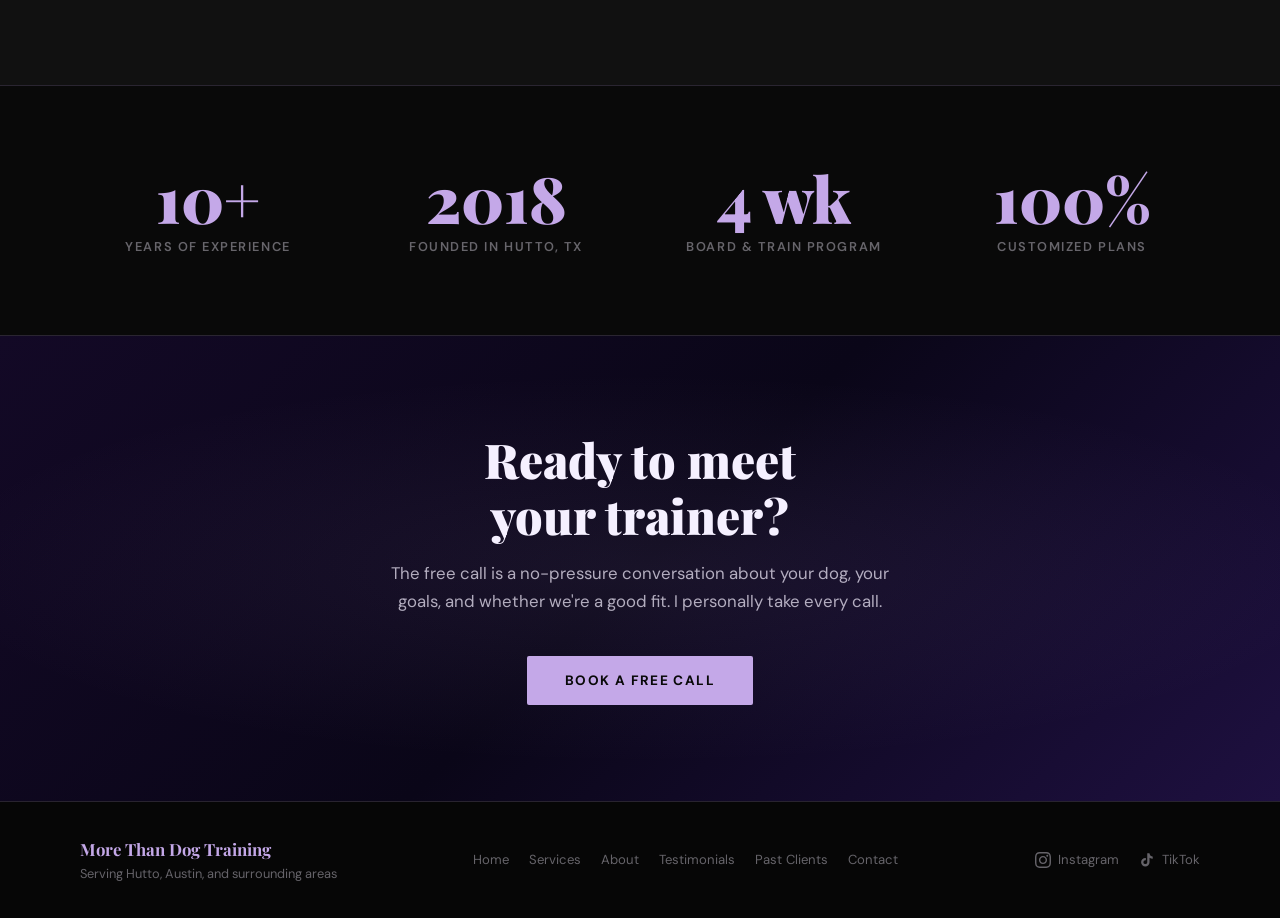
==== commit dd8704dc: "Update About page hero and My Story section with personal narrative" ====
--- a/about.html
+++ b/about.html
@@ -218,8 +218,8 @@
   <div class="page-hero">
     <div class="container">
       <span class="page-eyebrow">About Caylen</span>
-      <h1 class="page-headline">10 Years.<br><em>One Passion.</em></h1>
-      <p class="page-sub">Dog training isn't just what Caylen does — it's who she is. Based in Hutto, TX, she's spent a decade building something that goes well beyond basic commands.</p>
+      <h1 class="page-headline">I've been the<br><em>frustrated owner.</em></h1>
+      <p class="page-sub">Now I help others get to the other side.</p>
     </div>
   </div>
 
@@ -248,24 +248,25 @@
 
       <div class="about-right-col">
         <span class="eyebrow reveal">My Story</span>
-        <h2 class="section-headline reveal reveal-d1">More Than a Trainer.<br>A Genuine Partner<br><em>for You and Your Dog.</em></h2>
 
         <p class="reveal reveal-d2">
-          I've been working with dogs for over ten years — and in that time, I've worked with hundreds of dogs across every breed, age, temperament, and challenge imaginable. From brand-new puppies learning the basics to reactive adult dogs that had been written off by other trainers, I've seen it all.
+          Before I was a trainer, I was exactly where you are.
         </p>
         <p class="reveal reveal-d2">
-          I founded More Than Dog Training in 2018 in Hutto, TX with a simple belief: every dog is capable of more than their owners are being told. With the right training — and the right trainer — most behavioral challenges can be worked through. You just have to be willing to put in the work.
+          My first dog, Neff — she's the one in the logo — broke out of three crates, jumped fences, nearly caused a car accident from her anxiety, ran off after deer more times than I can count, and was reactive on leash. I bought every wrong piece of equipment you can imagine: a pretty pink back-clip harness, a choke chain three sizes too big. I thought I was doing everything right. I wasn't.
+        </p>
+        <p class="reveal reveal-d2">
+          Neff taught me more about dog training than any course ever could. She's 13 now and still going strong — and every frustrated, overwhelmed owner who comes to me gets a trainer who genuinely knows what it feels like to be in your shoes.
         </p>
         <p class="reveal reveal-d3">
-          My specialty is off-leash obedience and reactivity. These are the two areas where I see the biggest transformation and the most life-changing results — a dog that can be trusted off-leash in the real world, or a reactive dog that finally gets to enjoy a walk without melting down. Those wins never get old.
+          I founded More Than Dog Training in 2018 with one belief: every dog is capable of more than you're being told. With the right training — and the right trainer — most of what you're dealing with can be worked through. I've seen it hundreds of times. I've lived it once myself.
         </p>
         <p class="reveal reveal-d3">
-          What sets me apart isn't just the results — it's how I get there. I'm direct and honest about what's realistic, genuinely invested in every dog I work with, and committed to making sure the training sticks when your dog comes home. You won't get a polished sales pitch from me. You'll get the truth, a solid plan, and a trainer who actually shows up.
-        </p>
-
-        <blockquote class="pull-quote reveal reveal-d4">
-          "Don't give up on them.<br>Let's work on it together."
-        </blockquote>
+          My specialty is off-leash obedience and reactivity — the two areas where training changes lives the most. A dog that can be trusted off leash. A reactive dog that finally gets to enjoy a walk. Those wins never get old.
+        </p>
+        <p class="reveal reveal-d4">
+          You won't get a polished sales pitch from me. You'll get honesty, a real plan, and a trainer who actually shows up.
+        </p>
       </div>
 
     </div>
@@ -294,34 +295,6 @@
     </div>
   </div>
 
-
-  <!-- ─── PHILOSOPHY ───────────────────────────────────────── -->
-  <section class="philosophy-section">
-    <div class="philosophy-inner">
-
-      <div class="philosophy-text">
-        <span class="eyebrow reveal">The Approach</span>
-        <h2 class="section-headline reveal reveal-d1">Training That Works<br><em>In Real Life</em></h2>
-        <p class="reveal reveal-d2">
-          A lot of training works great — until it doesn't. Until your dog sees a squirrel, a stranger, another dog, or a skateboard and everything goes out the window. I train for the real world, not the training field.
-        </p>
-        <p class="reveal reveal-d2">
-          Every program is built around your dog's specific challenges and your specific goals. There's no off-the-shelf curriculum here. What works for one dog won't work for another, and I build every session accordingly.
-        </p>
-        <p class="reveal reveal-d3">
-          I'm passionate about off-leash obedience because it represents real trust — a dog that can be off leash safely is a dog that genuinely understands what's being asked of them. That level of reliability doesn't come from shortcuts, and I don't take any.
-        </p>
-        <p class="reveal reveal-d3">
-          I'm equally passionate about helping reactive dogs — not because reactivity is a quick fix, but because seeing a dog finally relax on a walk is one of the most rewarding things in this work. Both the dog and the owner get their freedom back.
-        </p>
-      </div>
-
-      <div class="reveal reveal-d2">
-        <img src="DSC03316-1.jpg" alt="Caylen on the dock with her dog" style="width:100%;aspect-ratio:3/4;object-fit:cover;object-position:top;border-radius:3px;border:1.5px solid rgba(196,168,232,0.3);display:block;">
-      </div>
-
-    </div>
-  </section>
 
 
   <!-- ─── BOTTOM CTA ────────────────────────────────────────── -->
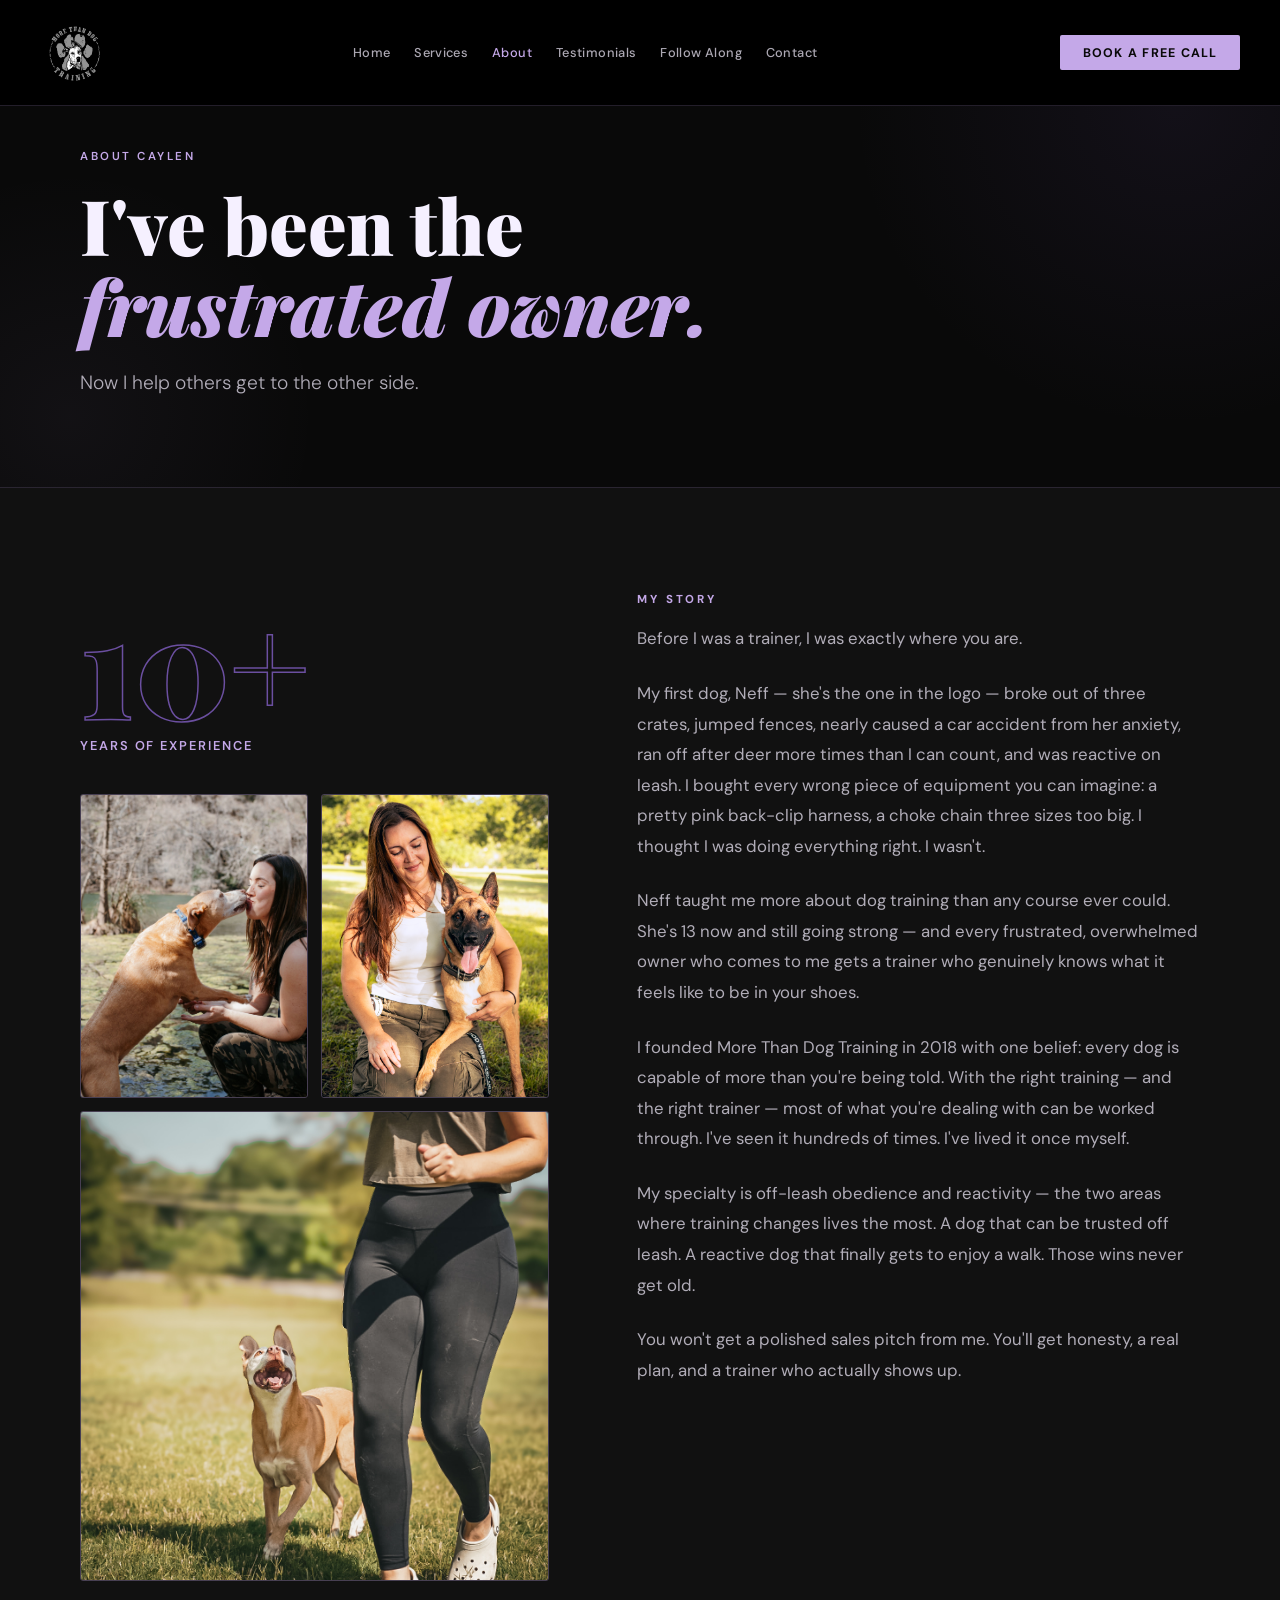
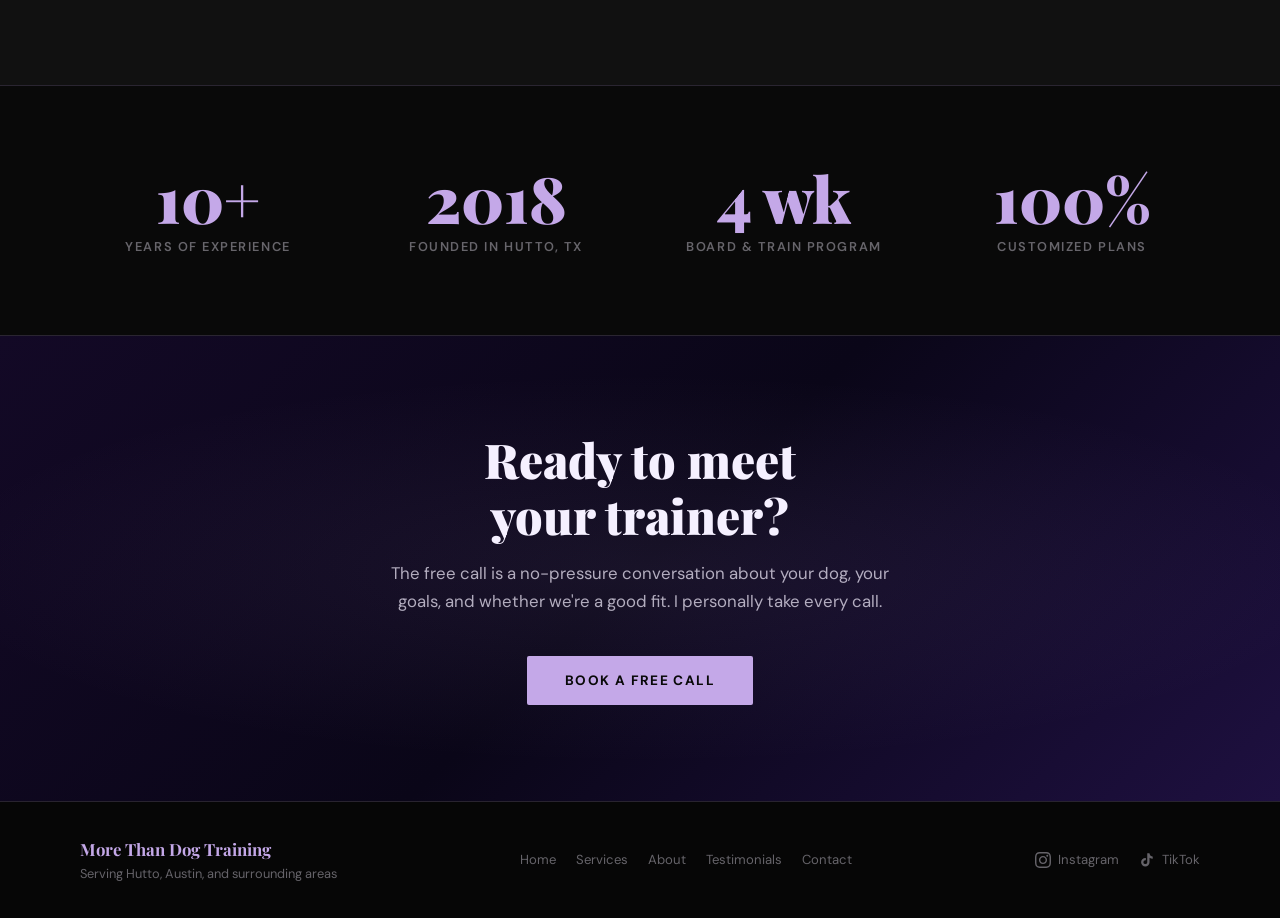
==== commit 784c9f23: "Homepage and Services page updates - Move About Caylen section above the Featured Program section - " ====
--- a/about.html
+++ b/about.html
@@ -195,13 +195,6 @@
       <a href="services.html">Services</a>
       <a href="about.html" class="active">About</a>
       <a href="testimonials.html">Testimonials</a>
-      <div class="nav-dropdown">
-        <a href="past-clients.html" class="nav-dropdown-toggle">Past Clients ▾</a>
-        <div class="nav-dropdown-menu">
-          <a href="past-clients.html#boarding">Boarding</a>
-          <a href="past-clients.html#refreshers">Refreshers</a>
-        </div>
-      </div>
       <a href="follow.html">Follow Along</a>
       <a href="contact.html">Contact</a>
     </div>
@@ -319,7 +312,6 @@
         <a href="services.html">Services</a>
         <a href="about.html">About</a>
         <a href="testimonials.html">Testimonials</a>
-        <a href="past-clients.html">Past Clients</a>
         <a href="contact.html">Contact</a>
       </nav>
       <nav class="footer-links" aria-label="Social media links">
--- a/styles.css
+++ b/styles.css
@@ -412,15 +412,21 @@
 
 /* ─── SERVICE CARDS ──────────────────────────────────────── */
 .svc-card {
-  border: 1px solid var(--border);
+  display: block;
+  text-decoration: none !important;
+  color: inherit !important;
+  background: rgba(196, 168, 232, 0.06);
+  border: 1.5px solid rgba(196, 168, 232, 0.4);
   border-radius: 3px;
   padding: 2rem 1.75rem;
-  transition: border-color 0.3s, transform 0.3s;
+  transition: border-color 0.3s, background 0.3s, transform 0.3s, box-shadow 0.3s;
 }
 
 .svc-card:hover {
-  border-color: var(--border-hover);
+  border-color: var(--lavender);
+  background: rgba(196, 168, 232, 0.1);
   transform: translateY(-4px);
+  box-shadow: 0 12px 32px rgba(196, 168, 232, 0.12);
 }
 
 .svc-icon { font-size: 1.4rem; margin-bottom: 1rem; display: block; }
